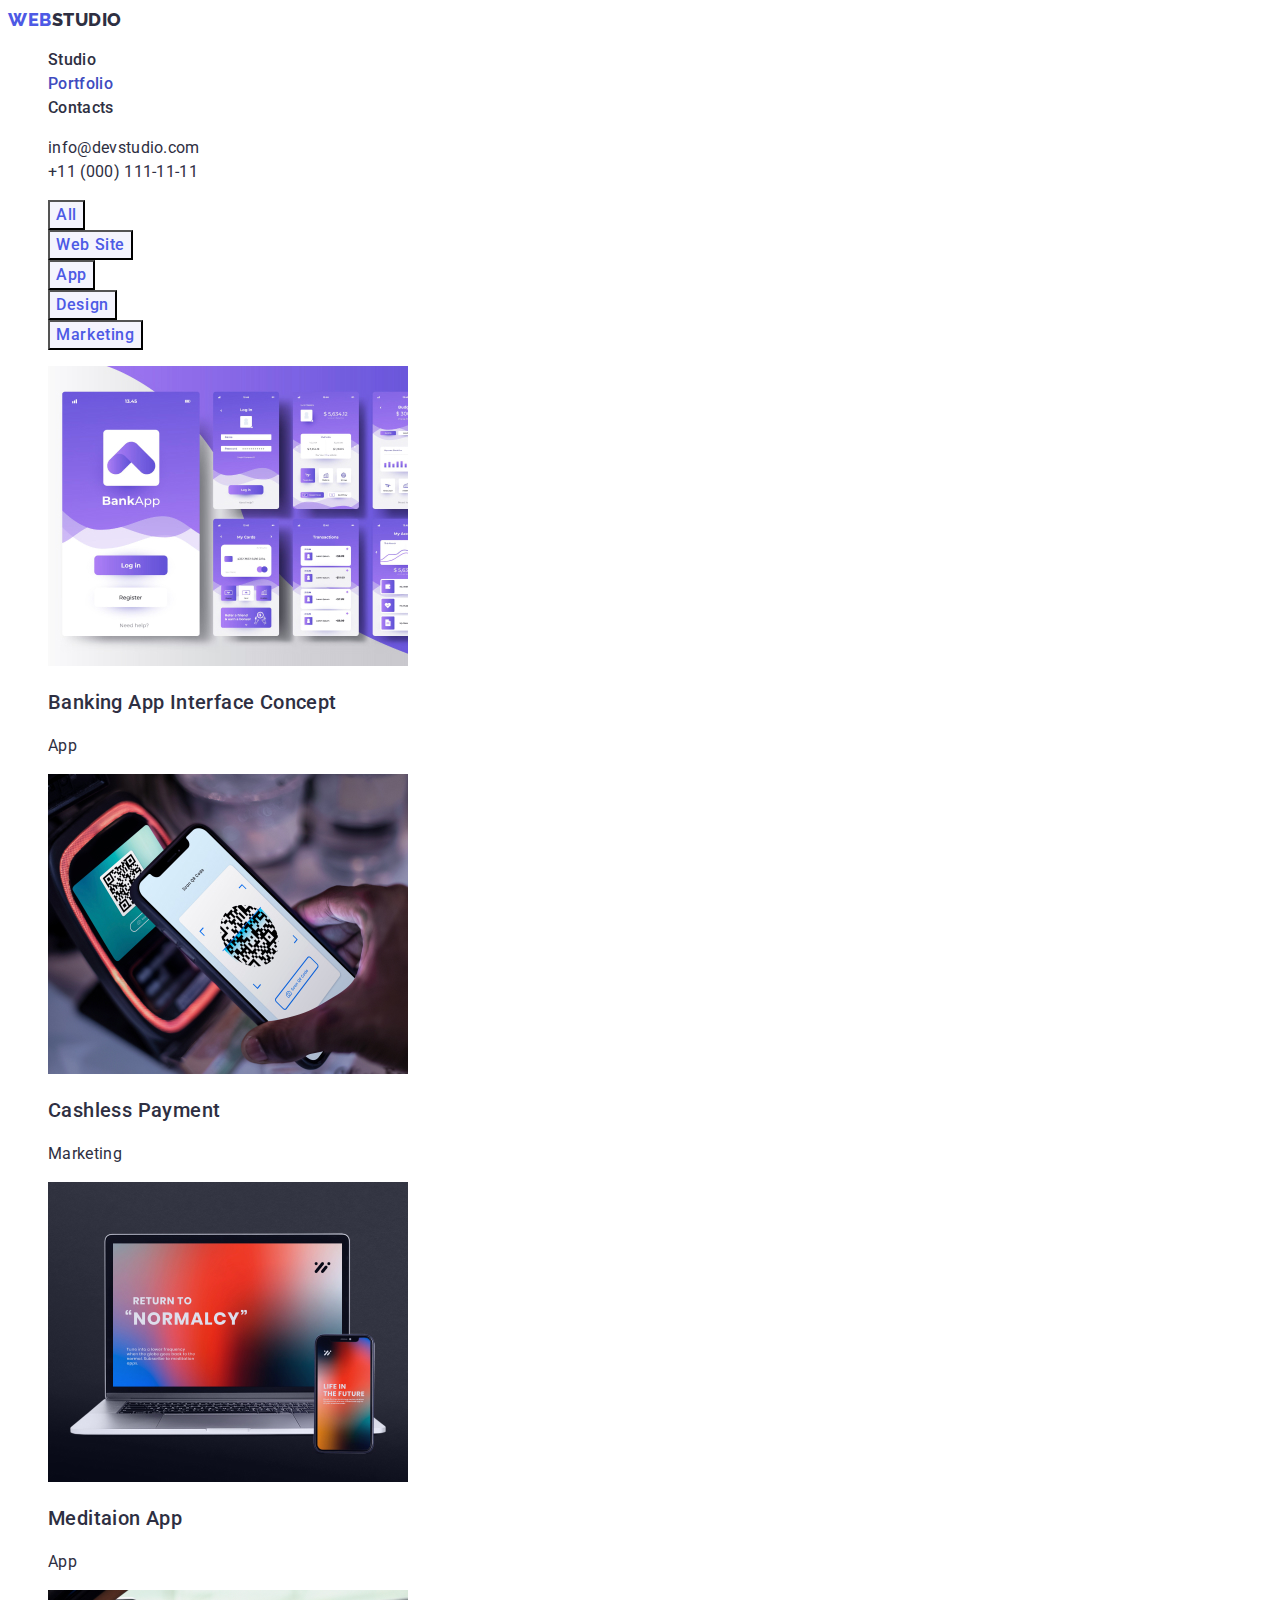
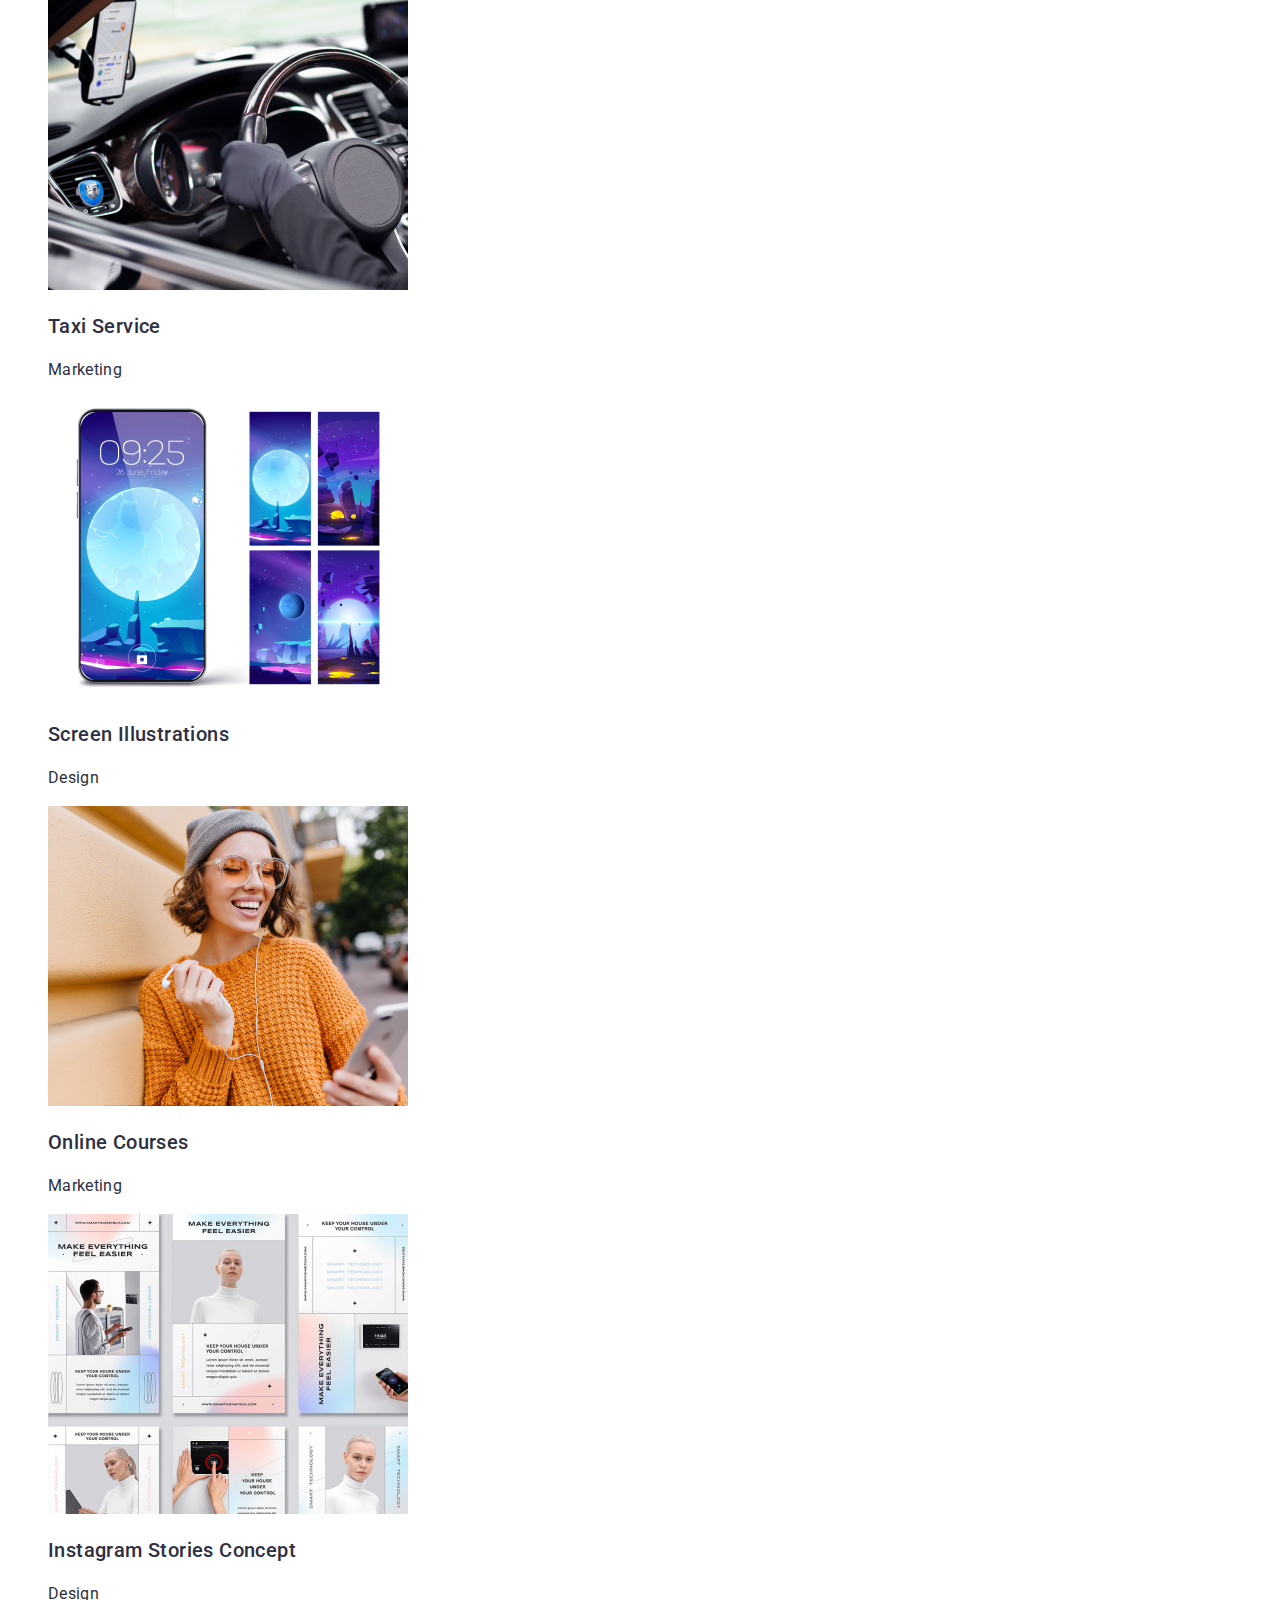
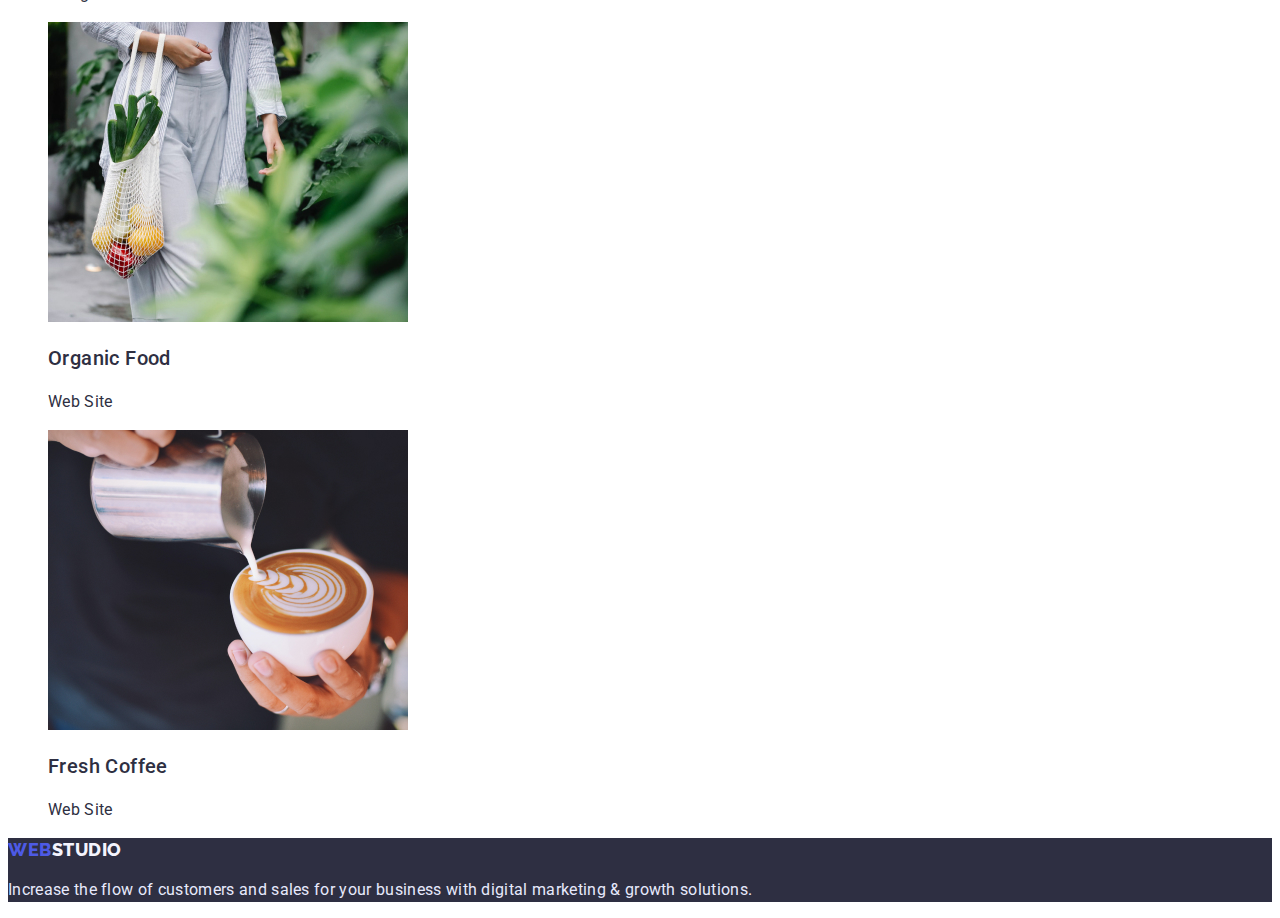
==== portfolio.html @ f37d2e29 "Initial commit" ====
<!DOCTYPE html>
<html lang="en">
  <head>
    <meta charset="UTF-8" />
    <meta http-equiv="X-UA-Compatible" content="IE=edge" />
    <meta name="viewport" content="width=device-width, initial-scale=1.0" />
    <title>Document</title>
    <link rel="stylesheet" href="./css/styles.css" />
    <link rel="preconnect" href="https://fonts.googleapis.com" />
    <link rel="preconnect" href="https://fonts.gstatic.com" crossorigin />
    <link
      href="https://fonts.googleapis.com/css2?family=Montserrat:wght@400;700&family=Raleway:wght@800&family=Roboto:wght@400;500;700&display=swap"
      rel="stylesheet"
    />
  </head>
  <body>
    <!-- Header -->
    <header>
      <nav>
        <a href="./index.html" class="logo"
          >Web<span class="accent">Studio</span>
        </a>
        <ul class="site-nav">
          <li>
            <a href="" class="link">Studio</a>
          </li>
          <li>
            <a href="./portfolio.html" class="link current">Portfolio</a>
          </li>
          <li>
            <a href="" class="link">Contacts</a>
          </li>
        </ul>
      </nav>

      <address>
        <ul class="auth-nav">
          <li>
            <a href="mailto:info@devstudio.com" class="link-adress"
              >info@devstudio.com</a
            >
          </li>
          <li>
            <a href="tel:+110001111111" class="link-adress"
              >+11 (000) 111-11-11</a
            >
          </li>
        </ul>
      </address>
    </header>
  </body>

  <main>
    <!-- Filtrs-->
    <section>
      <h1 class="visually-hidden">Filtrs</h1>
      <ul class="filtrs">
        <li>
          <button type="button" class="button-header">All</button>
        </li>
        <li><button type="button" class="button-header">Web Site</button></li>
        <li><button type="button" class="button-header">App</button></li>
        <li><button type="button" class="button-header">Design</button></li>
        <li><button type="button" class="button-header">Marketing</button></li>
      </ul>
      <h2 class="visually-hidden">List</h2>
      <ul>
        <li>
          <img
            src="./images/img11.jpg"
            alt="Banking App Interface Concept"
            width="360"
          />
          <h3 class="team-title">Banking App Interface Concept</h3>
          <p class="team-text">App</p>
        </li>
        <li>
          <img src="./images/img22.jpg" alt="Cashless Payment" width="360" />
          <h3 class="team-title">Cashless Payment</h3>
          <p class="team-text">Marketing</p>
        </li>
        <li>
          <img src="./images/img33.jpg" alt="Meditaion App" width="360" />
          <h3 class="team-title">Meditaion App</h3>
          <p class="team-text">App</p>
        </li>
        <li>
          <img src="./images/img44.jpg" alt="Taxi Service" width="360" />
          <h3 class="team-title">Taxi Service</h3>
          <p class="team-text">Marketing</p>
        </li>
        <li>
          <img
            src="./images/img55.jpg"
            alt="Screen Illustrations"
            width="360"
          />
          <h3 class="team-title">Screen Illustrations</h3>
          <p class="team-text">Design</p>
        </li>
        <li>
          <img src="./images/img66.jpg" alt="Online Courses" width="360" />
          <h3 class="team-title">Online Courses</h3>
          <p class="team-text">Marketing</p>
        </li>
        <li>
          <img
            src="./images/img77.jpg"
            alt="Instagram Stories Concept"
            width="360"
          />
          <h3 class="team-title">Instagram Stories Concept</h3>
          <p class="team-text">Design</p>
        </li>
        <li>
          <img src="./images/img88.jpg" alt="Organic Food" width="360" />
          <h3 class="team-title">Organic Food</h3>
          <p class="team-text">Web Site</p>
        </li>
        <li>
          <img src="./images/img99.jpg" alt="Fresh Coffee" width="360" />
          <h3 class="team-title">Fresh Coffee</h3>
          <p class="team-text">Web Site</p>
        </li>
      </ul>
    </section>
  </main>
  <footer class="footer">
    <a href="./index.html" class="logo"
      >Web<span class="accent-footer">Studio</span>
    </a>
    <p class="footer-text">
      Increase the flow of customers and sales for your business with digital
      marketing & growth solutions.
    </p>
  </footer>
</html>
---- css/styles.css ----
:root {
  --primary-text-color: #434455;
  --title-text-color: #2e2f42;
  --accent-color: #404bbf;
  --white-color: #ffffff;
  --blue-color-button: #4d5ae5;
  --white-color-with-shadow: #f4f4fd;
}

body {
  color: var(--title-text-color);
  background-color: var(--white-color);
  font-family: 'Roboto', sans-serif;
  letter-spacing: 0.02em;
}
ul {
  list-style: none;
}
.logo {
  font-family: Raleway;
  color: var(--blue-color-button);
  text-decoration: none;
  font-weight: 800;
  font-size: 18px;
  line-height: 24px;
  display: flex;
  align-items: center;
  letter-spacing: 0.03em;
  text-transform: uppercase;
}
.logo .accent {
  color: var(--title-text-color);
}

element.style {
  color: var(--accent-color);
}
/* Site nav */
.site-nav .link.current {
  color: var(--accent-color);
}
.site-nav .link {
  color: var(--title-text-color);
  font-weight: 500;
  font-size: 16px;
  line-height: 1.5;
  text-decoration: none;
}

.site-nav .link:hover,
.site-nav .link:focus {
  color: var(--accent-color);
}

/* auth-nav */
.auth-nav .link-adress {
  color: var(--title-text-color);
  font-family: 'Roboto';
  font-style: normal;
  font-weight: 400;
  font-size: 16px;
  line-height: 1.5;
  text-decoration: none;
}

.auth-nav .link-adress:hover,
.auth-nav .link-adress:focus {
  color: var(--accent-color);
}

/* Hero */

.hero {
  background-color: var(--title-text-color);
}

.hero-title {
  color: var(--white-color);
  font-weight: 700;
  font-size: 56px;
  line-height: 1.07;
  text-align: center;
  letter-spacing: 0.02em;
}

.button:hover,
.button:focus {
  background-color: var(--accent-color);
}

.button {
  color: var(--white-color);
  background-color: var(--blue-color-button);
  font-family: inherit;
  font-weight: 500;
  font-size: 16px;
  line-height: 1.5;
  letter-spacing: 0.02em;
  cursor: pointer;
}

/* Sections header*/
.visually-hidden {
  position: absolute;
  width: 1px;
  height: 1px;
  margin: -1px;
  border: 0;
  padding: 0;

  white-space: nowrap;
  clip-path: inset(100%);
  clip: rect(0 0 0 0);
  overflow: hidden;
}

/* Characteristics*/
.list-title {
  color: var(--title-text-color);
  font-weight: 500;
  font-size: 20px;
  line-height: 1.2;
  letter-spacing: 0.02em;
}

.list-text {
  color: var(--title-text-color);
  font-weight: 400;
  font-size: 16px;
  line-height: 1.5;
  letter-spacing: 0.02em;
}

/* Team */
.section-title {
  font-weight: 700;
  font-size: 36px;
  line-height: 1.11;
  text-align: center;
  letter-spacing: 0.02em;
  text-transform: capitalize;
  color: var(--title-text-color);
}

.section-color {
  background-color: var(--white-color-with-shadow);
}
.team-title {
  color: var(--title-text-color);
  font-weight: 500;
  font-size: 20px;
  line-height: 1.2;
  letter-spacing: 0.02em;
}

.team-text {
  color: var(--title-text-color);
  font-weight: 400;
  font-size: 16px;
  line-height: 1.5;
  letter-spacing: 0.02em;
}

.footer {
  background-color: var(--title-text-color);
}

.footer-text {
  color: #e7e9fc;
  font-weight: 400;
  font-size: 16px;
  line-height: 1.5;
}

/* Portfolio */
.button-header {
  font-weight: 500;
  font-size: 16px;
  line-height: 1.5;
  display: flex;
  align-items: center;
  text-align: center;
  letter-spacing: 0.04em;
  color: var(--blue-color-button);
  cursor: pointer;
  font-family: inherit;
  background-color: var(--white-color-with-shadow);
}

.button-header:hover,
.button-header:focus {
  color: var(--white-color);
  background-color: #404bbf;
}
.filtrs .button-header:active {
  color: var(--white-color);
  background: var(--accent-color);
}

.logo .accent-footer {
  color: var(--white-color-with-shadow);
}
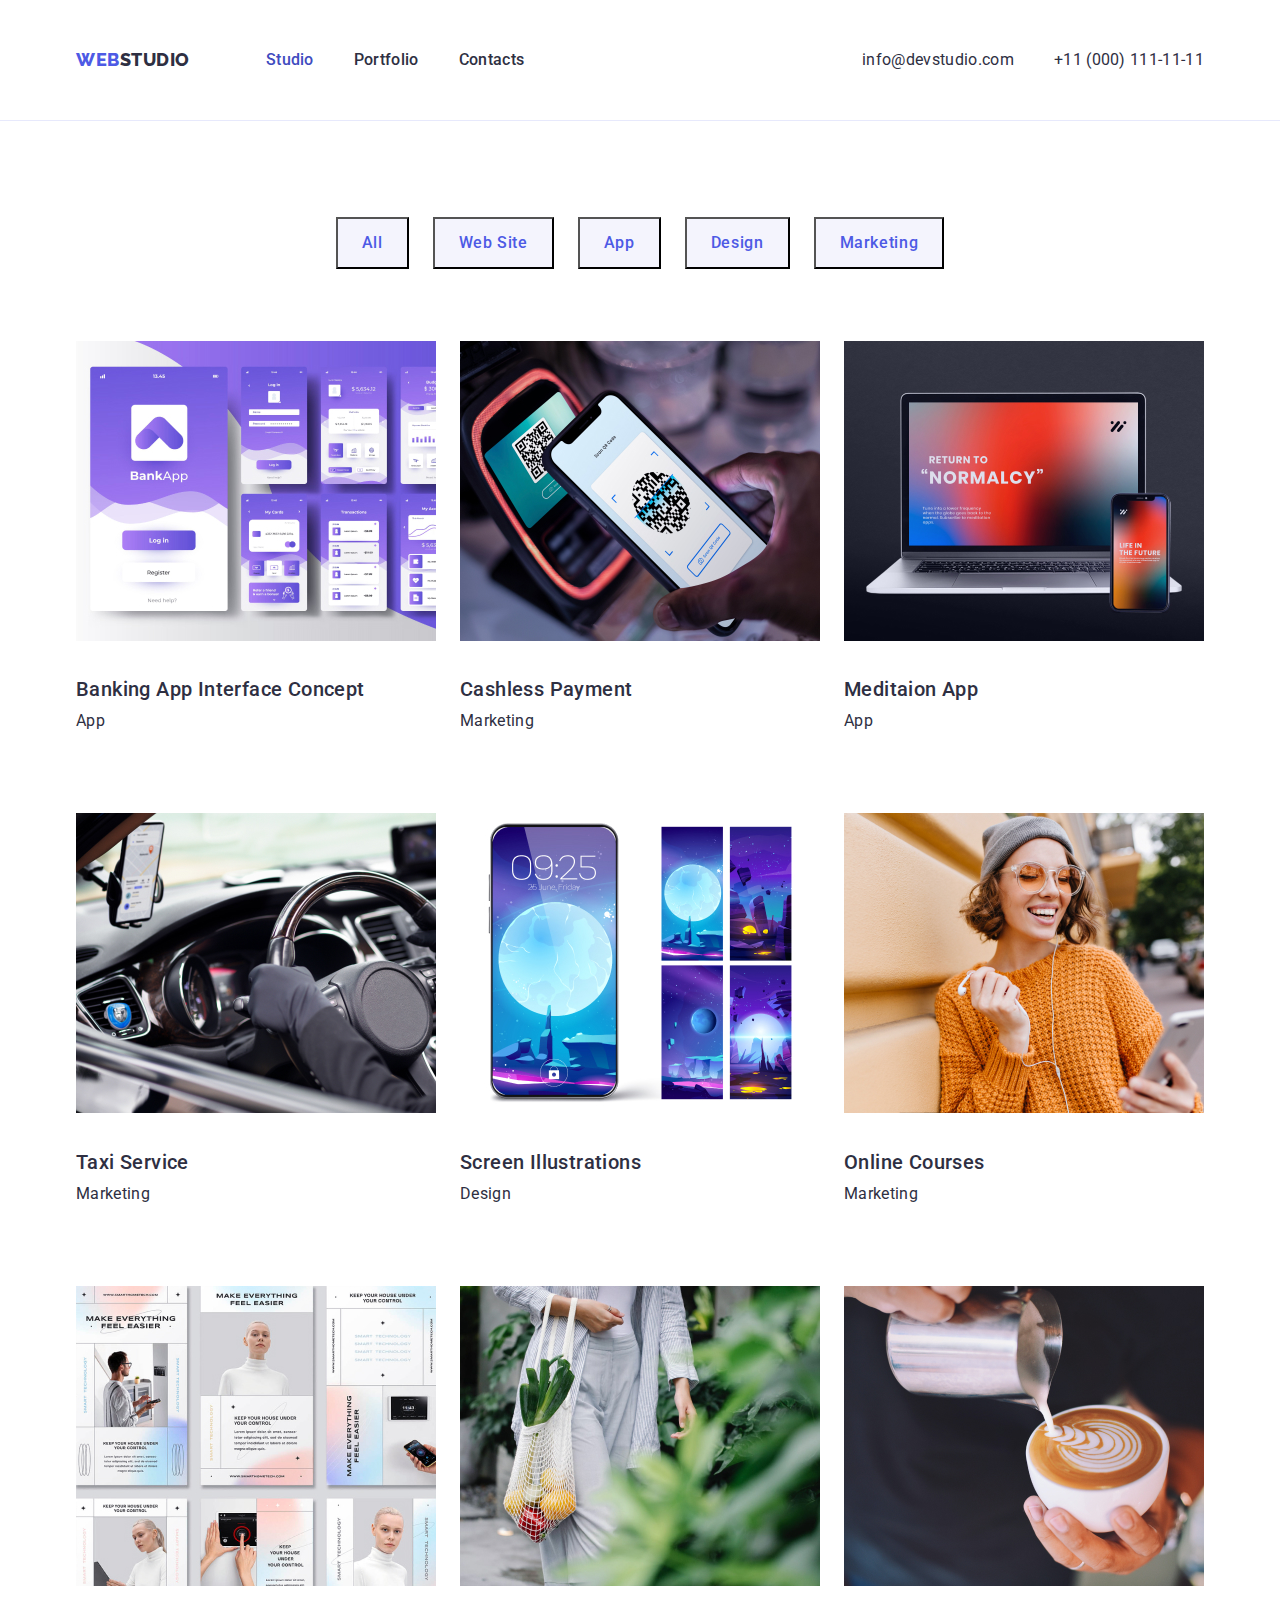
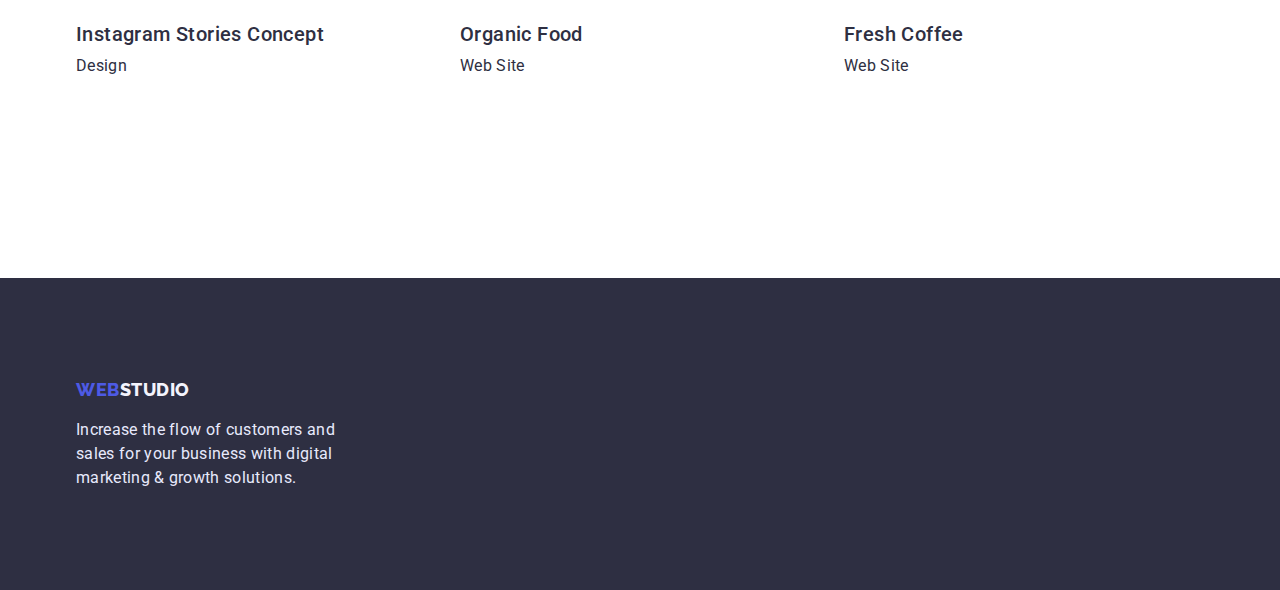
==== commit d453ace1: "first-work" ====
--- a/portfolio.html
+++ b/portfolio.html
@@ -5,6 +5,10 @@
     <meta http-equiv="X-UA-Compatible" content="IE=edge" />
     <meta name="viewport" content="width=device-width, initial-scale=1.0" />
     <title>Document</title>
+    <link
+      rel="stylesheet"
+      href="https://cdnjs.cloudflare.com/ajax/libs/modern-normalize/1.0.0/modern-normalize.min.css"
+    />
     <link rel="stylesheet" href="./css/styles.css" />
     <link rel="preconnect" href="https://fonts.googleapis.com" />
     <link rel="preconnect" href="https://fonts.gstatic.com" crossorigin />
@@ -15,123 +19,183 @@
   </head>
   <body>
     <!-- Header -->
-    <header>
-      <nav>
-        <a href="./index.html" class="logo"
-          >Web<span class="accent">Studio</span>
-        </a>
-        <ul class="site-nav">
-          <li>
-            <a href="" class="link">Studio</a>
-          </li>
-          <li>
-            <a href="./portfolio.html" class="link current">Portfolio</a>
-          </li>
-          <li>
-            <a href="" class="link">Contacts</a>
-          </li>
-        </ul>
-      </nav>
-
-      <address>
-        <ul class="auth-nav">
-          <li>
-            <a href="mailto:info@devstudio.com" class="link-adress"
-              >info@devstudio.com</a
-            >
-          </li>
-          <li>
-            <a href="tel:+110001111111" class="link-adress"
-              >+11 (000) 111-11-11</a
-            >
-          </li>
-        </ul>
-      </address>
+    <header class="header">
+      <div class="container main-nav">
+        <nav class="header-nav">
+          <a href="./index.html" class="logo"
+            >Web<span class="accent">Studio</span>
+          </a>
+          <ul class="site-nav">
+            <li class="item">
+              <a href="" class="link current">Studio</a>
+            </li>
+            <li class="item">
+              <a href="./portfolio.html" class="link">Portfolio</a>
+            </li>
+            <li class="item">
+              <a href="" class="link">Contacts</a>
+            </li>
+          </ul>
+        </nav>
+
+        <address>
+          <ul class="auth-nav">
+            <li class="item">
+              <a href="mailto:info@devstudio.com" class="link-adress"
+                >info@devstudio.com</a
+              >
+            </li>
+            <li class="item">
+              <a href="tel:+110001111111" class="link-adress no-margin"
+                >+11 (000) 111-11-11</a
+              >
+            </li>
+          </ul>
+        </address>
+      </div>
     </header>
   </body>
 
   <main>
     <!-- Filtrs-->
-    <section>
-      <h1 class="visually-hidden">Filtrs</h1>
-      <ul class="filtrs">
-        <li>
-          <button type="button" class="button-header">All</button>
-        </li>
-        <li><button type="button" class="button-header">Web Site</button></li>
-        <li><button type="button" class="button-header">App</button></li>
-        <li><button type="button" class="button-header">Design</button></li>
-        <li><button type="button" class="button-header">Marketing</button></li>
-      </ul>
-      <h2 class="visually-hidden">List</h2>
-      <ul>
-        <li>
-          <img
-            src="./images/img11.jpg"
-            alt="Banking App Interface Concept"
-            width="360"
-          />
-          <h3 class="team-title">Banking App Interface Concept</h3>
-          <p class="team-text">App</p>
-        </li>
-        <li>
-          <img src="./images/img22.jpg" alt="Cashless Payment" width="360" />
-          <h3 class="team-title">Cashless Payment</h3>
-          <p class="team-text">Marketing</p>
-        </li>
-        <li>
-          <img src="./images/img33.jpg" alt="Meditaion App" width="360" />
-          <h3 class="team-title">Meditaion App</h3>
-          <p class="team-text">App</p>
-        </li>
-        <li>
-          <img src="./images/img44.jpg" alt="Taxi Service" width="360" />
-          <h3 class="team-title">Taxi Service</h3>
-          <p class="team-text">Marketing</p>
-        </li>
-        <li>
-          <img
-            src="./images/img55.jpg"
-            alt="Screen Illustrations"
-            width="360"
-          />
-          <h3 class="team-title">Screen Illustrations</h3>
-          <p class="team-text">Design</p>
-        </li>
-        <li>
-          <img src="./images/img66.jpg" alt="Online Courses" width="360" />
-          <h3 class="team-title">Online Courses</h3>
-          <p class="team-text">Marketing</p>
-        </li>
-        <li>
-          <img
-            src="./images/img77.jpg"
-            alt="Instagram Stories Concept"
-            width="360"
-          />
-          <h3 class="team-title">Instagram Stories Concept</h3>
-          <p class="team-text">Design</p>
-        </li>
-        <li>
-          <img src="./images/img88.jpg" alt="Organic Food" width="360" />
-          <h3 class="team-title">Organic Food</h3>
-          <p class="team-text">Web Site</p>
-        </li>
-        <li>
-          <img src="./images/img99.jpg" alt="Fresh Coffee" width="360" />
-          <h3 class="team-title">Fresh Coffee</h3>
-          <p class="team-text">Web Site</p>
-        </li>
-      </ul>
+    <section class="section-secondary">
+      <div class="container container-button">
+        <h1 class="visually-hidden">Filtrs</h1>
+        <ul class="filtrs">
+          <li class="filtrs-item">
+            <button type="button" class="button-header">All</button>
+          </li>
+          <li class="filtrs-item">
+            <button type="button" class="button-header">Web Site</button>
+          </li>
+          <li class="filtrs-item">
+            <button type="button" class="button-header">App</button>
+          </li>
+          <li class="filtrs-item">
+            <button type="button" class="button-header">Design</button>
+          </li>
+          <li class="filtrs-item">
+            <button type="button" class="button-header">Marketing</button>
+          </li>
+        </ul>
+      </div>
+
+      <div class="container">
+        <h2 class="visually-hidden">List</h2>
+        <ul class="container-list">
+          <div class="container-list-div">
+            <li>
+              <img
+                src="./images/img11.jpg"
+                alt="Banking App Interface Concept"
+                width="360"
+              />
+              <div class="div-header-paragraf">
+                <h3 class="team-title">Banking App Interface Concept</h3>
+                <p class="team-text">App</p>
+              </div>
+            </li>
+          </div>
+          <div class="container-list-div">
+            <li>
+              <img
+                src="./images/img22.jpg"
+                alt="Cashless Payment"
+                width="360"
+              />
+              <div class="div-header-paragraf">
+                <h3 class="team-title">Cashless Payment</h3>
+                <p class="team-text">Marketing</p>
+              </div>
+            </li>
+          </div>
+          <div class="container-list-div">
+            <li>
+              <img src="./images/img33.jpg" alt="Meditaion App" width="360" />
+
+              <div class="div-header-paragraf">
+                <h3 class="team-title">Meditaion App</h3>
+                <p class="team-text">App</p>
+              </div>
+            </li>
+          </div>
+          <div class="container-list-div">
+            <li>
+              <img src="./images/img44.jpg" alt="Taxi Service" width="360" />
+
+              <div class="div-header-paragraf">
+                <h3 class="team-title">Taxi Service</h3>
+                <p class="team-text">Marketing</p>
+              </div>
+            </li>
+          </div>
+          <div class="container-list-div">
+            <li>
+              <img
+                src="./images/img55.jpg"
+                alt="Screen Illustrations"
+                width="360"
+              />
+
+              <div class="div-header-paragraf">
+                <h3 class="team-title">Screen Illustrations</h3>
+                <p class="team-text">Design</p>
+              </div>
+            </li>
+          </div>
+          <div class="container-list-div">
+            <li>
+              <img src="./images/img66.jpg" alt="Online Courses" width="360" />
+              <div class="div-header-paragraf">
+                <h3 class="team-title">Online Courses</h3>
+                <p class="team-text">Marketing</p>
+              </div>
+            </li>
+          </div>
+          <div class="container-list-div">
+            <li>
+              <img
+                src="./images/img77.jpg"
+                alt="Instagram Stories Concept"
+                width="360"
+              />
+              <div class="div-header-paragraf">
+                <h3 class="team-title">Instagram Stories Concept</h3>
+                <p class="team-text">Design</p>
+              </div>
+            </li>
+          </div>
+          <div class="container-list-div">
+            <li>
+              <img src="./images/img88.jpg" alt="Organic Food" width="360" />
+              <div class="div-header-paragraf">
+                <h3 class="team-title">Organic Food</h3>
+                <p class="team-text">Web Site</p>
+              </div>
+            </li>
+          </div>
+          <div class="container-list-div">
+            <li>
+              <img src="./images/img99.jpg" alt="Fresh Coffee" width="360" />
+              <div class="div-header-paragraf">
+                <h3 class="team-title">Fresh Coffee</h3>
+                <p class="team-text">Web Site</p>
+              </div>
+            </li>
+          </div>
+        </ul>
+      </div>
     </section>
   </main>
   <footer class="footer">
-    <a href="./index.html" class="logo"
-      >Web<span class="accent-footer">Studio</span>
-    </a>
-    <p class="footer-text">
-      Increase the flow of customers and sales for your business with digital
-      marketing & growth solutions.
-    </p>
+    <div class="container">
+      <a href="./index.html" class="logo logo-footer"
+        >Web<span class="accent-footer">Studio</span>
+      </a>
+      <p class="footer-text">
+        Increase the flow of customers and sales for your business with digital
+        marketing & growth solutions.
+      </p>
+    </div>
   </footer>
 </html>
--- a/css/styles.css
+++ b/css/styles.css
@@ -13,9 +13,29 @@
   font-family: 'Roboto', sans-serif;
   letter-spacing: 0.02em;
 }
+
+.header {
+  border-bottom: 1px solid #e7e9fc;
+  padding-top: 24px;
+  padding-bottom: 24px;
+}
+
 ul {
   list-style: none;
-}
+  padding: 0;
+  margin: 0;
+}
+
+.section {
+  padding-top: 120px;
+  padding-bottom: 120px;
+}
+
+.section.no-padding {
+  padding-top: 0;
+  padding-bottom: 0;
+}
+
 .logo {
   font-family: Raleway;
   color: var(--blue-color-button);
@@ -32,19 +52,31 @@
   color: var(--title-text-color);
 }
 
-element.style {
+. element.style {
   color: var(--accent-color);
 }
 /* Site nav */
+
+.site-nav {
+  display: flex;
+  margin-left: 76px;
+}
+.site-nav .item:not(:last-child) {
+  margin-right: 40px;
+}
+
 .site-nav .link.current {
   color: var(--accent-color);
 }
 .site-nav .link {
+  display: block;
   color: var(--title-text-color);
   font-weight: 500;
   font-size: 16px;
   line-height: 1.5;
   text-decoration: none;
+  padding-top: 24px;
+  padding-bottom: 24px;
 }
 
 .site-nav .link:hover,
@@ -53,6 +85,16 @@
 }
 
 /* auth-nav */
+
+.auth-nav {
+  display: flex;
+  margin-left: auto;
+}
+
+.auth-nav .item:not(:last-child) {
+  margin-right: 40px;
+}
+
 .auth-nav .link-adress {
   color: var(--title-text-color);
   font-family: 'Roboto';
@@ -68,10 +110,21 @@
   color: var(--accent-color);
 }
 
+.main-nav {
+  display: flex;
+  align-items: center;
+}
+
+.header-nav {
+  display: flex;
+  margin-right: auto;
+}
+
 /* Hero */
 
 .hero {
   background-color: var(--title-text-color);
+  text-align: center;
 }
 
 .hero-title {
@@ -81,6 +134,8 @@
   line-height: 1.07;
   text-align: center;
   letter-spacing: 0.02em;
+  margin-top: 0;
+  margin-bottom: 48px;
 }
 
 .button:hover,
@@ -97,6 +152,10 @@
   line-height: 1.5;
   letter-spacing: 0.02em;
   cursor: pointer;
+  border-radius: 4px;
+  padding: 16px 32px;
+  display: inline-block;
+  min-width: 169px;
 }
 
 /* Sections header*/
@@ -115,7 +174,19 @@
 }
 
 /* Characteristics*/
+
+.list {
+  display: flex;
+}
+
+.list .list-item:not(:last-child) {
+  margin-right: 24px;
+}
+
 .list-title {
+  margin-top: 0;
+  margin-bottom: 8px;
+
   color: var(--title-text-color);
   font-weight: 500;
   font-size: 20px;
@@ -128,11 +199,56 @@
   font-weight: 400;
   font-size: 16px;
   line-height: 1.5;
-  letter-spacing: 0.02em;
+  letter-spacing: 0 * +0.02em;
+}
+.list .list-title {
+  margin-top: 0;
+  margin-bottom: 8px;
+}
+
+.list .list-text {
+  margin-top: 0;
+  margin-bottom: 120px;
+}
+
+h1,
+h2,
+h3,
+h4,
+h5,
+h6,
+p {
+  margin-top: 0;
+  margin-bottom: 0;
+}
+
+/* What are we doing */
+
+.container-work {
+  display: flex;
+  flex-wrap: wrap;
+  justify-content: space-between;
+}
+
+.flex-element {
+  width: 360px;
 }
 
 /* Team */
+
+.container-team {
+  display: flex;
+  flex-wrap: wrap;
+  justify-content: space-between;
+}
+
+.flex-element-team {
+  width: 264px;
+}
+
 .section-title {
+  margin-top: 0;
+  margin-bottom: 72px;
   font-weight: 700;
   font-size: 36px;
   line-height: 1.11;
@@ -146,6 +262,8 @@
   background-color: var(--white-color-with-shadow);
 }
 .team-title {
+  padding-bottom: 8px;
+
   color: var(--title-text-color);
   font-weight: 500;
   font-size: 20px;
@@ -161,8 +279,18 @@
   letter-spacing: 0.02em;
 }
 
+.container {
+  max-width: 1158px;
+  padding: 0 15px;
+  margin: 0 auto;
+}
+
+/* _________FOOTER___________ */
+
 .footer {
   background-color: var(--title-text-color);
+  padding-top: 100px;
+  padding-bottom: 100px;
 }
 
 .footer-text {
@@ -170,10 +298,27 @@
   font-weight: 400;
   font-size: 16px;
   line-height: 1.5;
+  width: 264px;
 }
 
 /* Portfolio */
+
+.container-list {
+  display: flex;
+  flex-wrap: wrap;
+  justify-content: space-between;
+}
+.container-list-div {
+  width: 360px;
+}
+
+.section-secondary {
+  padding-top: 96px;
+  padding-bottom: 120px;
+}
+
 .button-header {
+  padding: 12px 24px;
   font-weight: 500;
   font-size: 16px;
   line-height: 1.5;
@@ -192,6 +337,28 @@
   color: var(--white-color);
   background-color: #404bbf;
 }
+
+/* Filtrs */
+
+.filtrs {
+  display: flex;
+  justify-content: center;
+}
+
+.filtrs .filtrs-item:not(:last-child) {
+  margin-right: 24px;
+}
+
+.container-list-div {
+  margin-bottom: 48px;
+}
+
+.div-header-paragraf {
+  padding-top: 32px;
+  padding-bottom: 32px;
+  align-content: center;
+}
+
 .filtrs .button-header:active {
   color: var(--white-color);
   background: var(--accent-color);
@@ -200,3 +367,10 @@
 .logo .accent-footer {
   color: var(--white-color-with-shadow);
 }
+.container-button {
+  padding-bottom: 72px;
+}
+
+.logo-footer {
+  padding-bottom: 16px;
+}
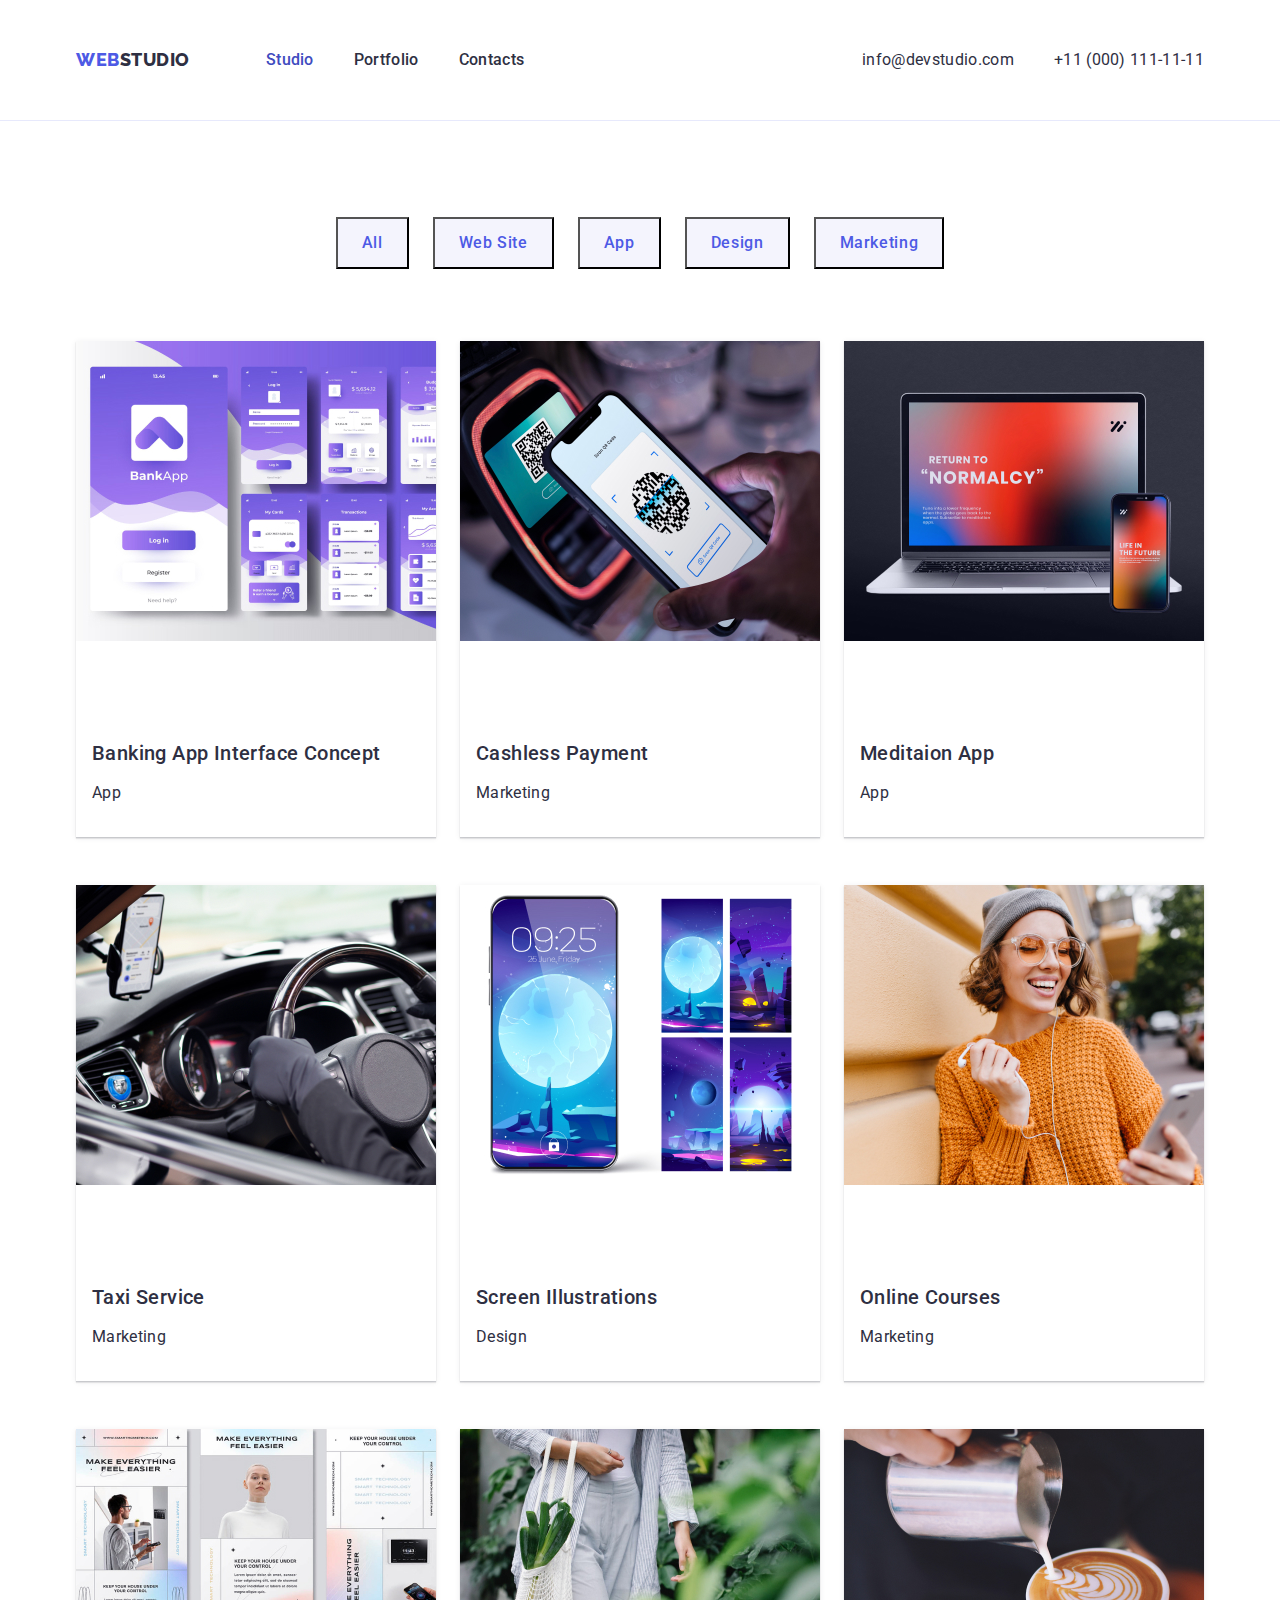
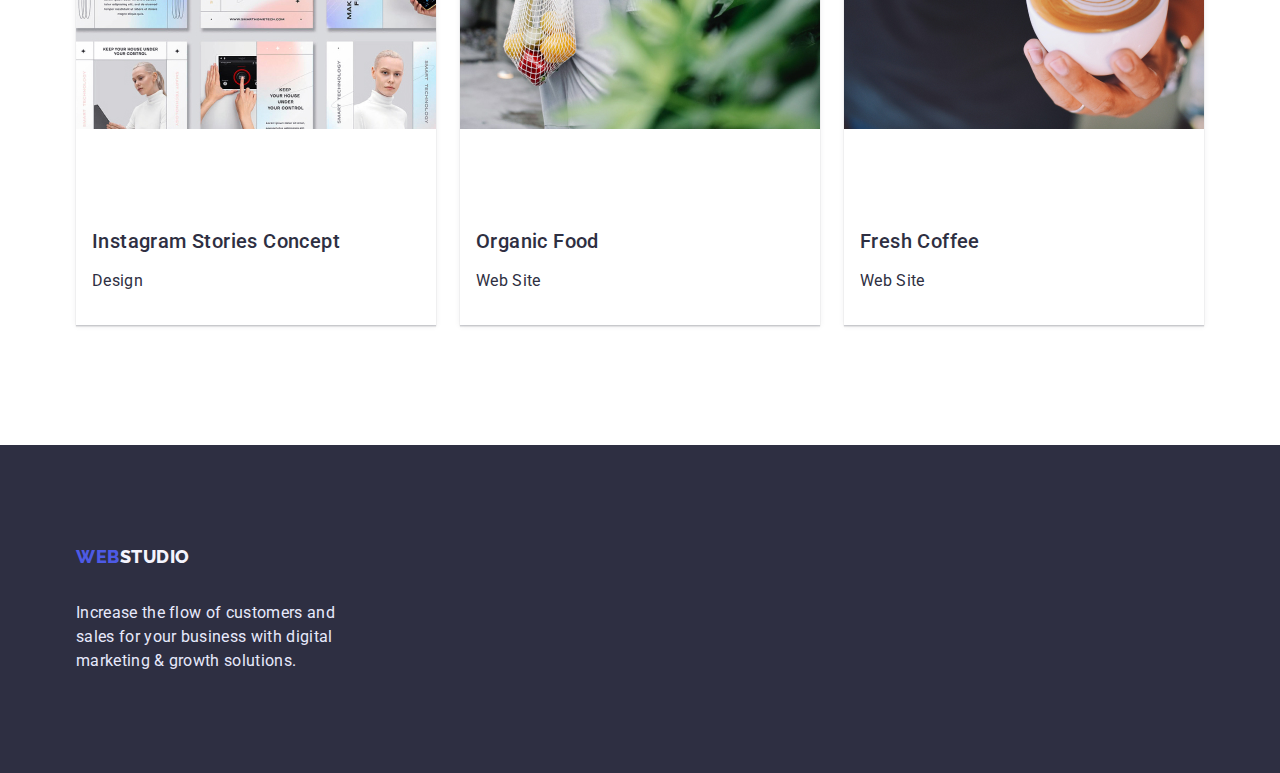
==== commit 18746d92: "after test changes" ====
--- a/portfolio.html
+++ b/portfolio.html
@@ -80,113 +80,144 @@
         </ul>
       </div>
 
+      <!-- Cards Filtrs List -->
+
       <div class="container">
         <h2 class="visually-hidden">List</h2>
         <ul class="container-list">
-          <div class="container-list-div">
-            <li>
-              <img
-                src="./images/img11.jpg"
-                alt="Banking App Interface Concept"
-                width="360"
-              />
+          <li class="cards-list">
+            <article class="filtrs-li">
+              <div class="container-list-div">
+                <img
+                  src="./images/img11.jpg"
+                  alt="Banking App Interface Concept"
+                  width="360"
+                />
+              </div>
+
               <div class="div-header-paragraf">
                 <h3 class="team-title">Banking App Interface Concept</h3>
                 <p class="team-text">App</p>
               </div>
-            </li>
-          </div>
-          <div class="container-list-div">
-            <li>
-              <img
-                src="./images/img22.jpg"
-                alt="Cashless Payment"
-                width="360"
-              />
+            </article>
+          </li>
+
+          <li class="cards-list">
+            <article class="filtrs-li">
+              <div class="container-list-div">
+                <img
+                  src="./images/img22.jpg"
+                  alt="Cashless Payment"
+                  width="360"
+                />
+              </div>
               <div class="div-header-paragraf">
                 <h3 class="team-title">Cashless Payment</h3>
                 <p class="team-text">Marketing</p>
               </div>
-            </li>
-          </div>
-          <div class="container-list-div">
-            <li>
-              <img src="./images/img33.jpg" alt="Meditaion App" width="360" />
-
+            </article>
+          </li>
+
+          <li class="cards-list">
+            <article class="filtrs-li">
+              <div class="container-list-div">
+                <img src="./images/img33.jpg" alt="Meditaion App" width="360" />
+              </div>
               <div class="div-header-paragraf">
                 <h3 class="team-title">Meditaion App</h3>
                 <p class="team-text">App</p>
               </div>
-            </li>
-          </div>
-          <div class="container-list-div">
-            <li>
-              <img src="./images/img44.jpg" alt="Taxi Service" width="360" />
-
+            </article>
+          </li>
+
+          <li class="cards-list">
+            <article class="filtrs-li">
+              <div class="container-list-div">
+                <img src="./images/img44.jpg" alt="Taxi Service" width="360" />
+              </div>
               <div class="div-header-paragraf">
                 <h3 class="team-title">Taxi Service</h3>
                 <p class="team-text">Marketing</p>
               </div>
-            </li>
-          </div>
-          <div class="container-list-div">
-            <li>
-              <img
-                src="./images/img55.jpg"
-                alt="Screen Illustrations"
-                width="360"
-              />
-
+            </article>
+          </li>
+
+          <li class="cards-list">
+            <article class="filtrs-li">
+              <div class="container-list-div">
+                <img
+                  src="./images/img55.jpg"
+                  alt="Screen Illustrations"
+                  width="360"
+                />
+              </div>
               <div class="div-header-paragraf">
                 <h3 class="team-title">Screen Illustrations</h3>
                 <p class="team-text">Design</p>
               </div>
-            </li>
-          </div>
-          <div class="container-list-div">
-            <li>
-              <img src="./images/img66.jpg" alt="Online Courses" width="360" />
+            </article>
+          </li>
+
+          <li class="cards-list">
+            <article class="filtrs-li">
+              <div class="container-list-div">
+                <img
+                  src="./images/img66.jpg"
+                  alt="Online Courses"
+                  width="360"
+                />
+              </div>
               <div class="div-header-paragraf">
                 <h3 class="team-title">Online Courses</h3>
                 <p class="team-text">Marketing</p>
               </div>
-            </li>
-          </div>
-          <div class="container-list-div">
-            <li>
-              <img
-                src="./images/img77.jpg"
-                alt="Instagram Stories Concept"
-                width="360"
-              />
+            </article>
+          </li>
+
+          <li class="cards-list">
+            <article class="filtrs-li">
+              <div class="container-list-div">
+                <img
+                  src="./images/img77.jpg"
+                  alt="Instagram Stories Concept"
+                  width="360"
+                />
+              </div>
               <div class="div-header-paragraf">
                 <h3 class="team-title">Instagram Stories Concept</h3>
                 <p class="team-text">Design</p>
               </div>
-            </li>
-          </div>
-          <div class="container-list-div">
-            <li>
-              <img src="./images/img88.jpg" alt="Organic Food" width="360" />
+            </article>
+          </li>
+
+          <li class="cards-list">
+            <article class="filtrs-li">
+              <div class="container-list-div">
+                <img src="./images/img88.jpg" alt="Organic Food" width="360" />
+              </div>
               <div class="div-header-paragraf">
                 <h3 class="team-title">Organic Food</h3>
                 <p class="team-text">Web Site</p>
               </div>
-            </li>
-          </div>
-          <div class="container-list-div">
-            <li>
-              <img src="./images/img99.jpg" alt="Fresh Coffee" width="360" />
+            </article>
+          </li>
+
+          <li class="cards-list">
+            <article class="filtrs-li">
+              <div class="container-list-div">
+                <img src="./images/img99.jpg" alt="Fresh Coffee" width="360" />
+              </div>
               <div class="div-header-paragraf">
                 <h3 class="team-title">Fresh Coffee</h3>
                 <p class="team-text">Web Site</p>
               </div>
-            </li>
-          </div>
+            </article>
+          </li>
         </ul>
       </div>
     </section>
   </main>
+
   <footer class="footer">
     <div class="container">
       <a href="./index.html" class="logo logo-footer"
--- a/css/styles.css
+++ b/css/styles.css
@@ -5,6 +5,8 @@
   --white-color: #ffffff;
   --blue-color-button: #4d5ae5;
   --white-color-with-shadow: #f4f4fd;
+  --card-shadow: 0px 1px 6px rgba(46, 47, 66, 0.08),
+    0px 1px 1px rgba(46, 47, 66, 0.16), 0px 2px 1px rgba(46, 47, 66, 0.08);
 }
 
 body {
@@ -26,6 +28,28 @@
   margin: 0;
 }
 
+.container {
+  max-width: 1158px;
+  padding: 0 15px;
+  margin: 0 auto;
+}
+
+h1,
+h2,
+h3,
+h4,
+h5,
+h6,
+p {
+  margin-bottom: 0;
+}
+
+img {
+  display: block;
+  max-width: 100%;
+  height: auto;
+}
+
 .section {
   padding-top: 120px;
   padding-bottom: 120px;
@@ -37,17 +61,19 @@
 }
 
 .logo {
+  font-size: 18px;
+  line-height: 24px;
+  display: flex;
+  align-items: center;
+
   font-family: Raleway;
   color: var(--blue-color-button);
   text-decoration: none;
   font-weight: 800;
-  font-size: 18px;
-  line-height: 24px;
-  display: flex;
-  align-items: center;
   letter-spacing: 0.03em;
   text-transform: uppercase;
 }
+
 .logo .accent {
   color: var(--title-text-color);
 }
@@ -70,13 +96,14 @@
 }
 .site-nav .link {
   display: block;
-  color: var(--title-text-color);
-  font-weight: 500;
-  font-size: 16px;
-  line-height: 1.5;
-  text-decoration: none;
   padding-top: 24px;
   padding-bottom: 24px;
+
+  color: var(--title-text-color);
+  font-weight: 500;
+  font-size: 16px;
+  line-height: 1.5;
+  text-decoration: none;
 }
 
 .site-nav .link:hover,
@@ -125,17 +152,20 @@
 .hero {
   background-color: var(--title-text-color);
   text-align: center;
+  padding: 188px 473px;
 }
 
 .hero-title {
+  margin-top: 0;
+  margin-bottom: 48px;
+  text-align: center;
+
   color: var(--white-color);
   font-weight: 700;
   font-size: 56px;
   line-height: 1.07;
-  text-align: center;
-  letter-spacing: 0.02em;
-  margin-top: 0;
-  margin-bottom: 48px;
+  letter-spacing: 0.02em;
+  width: 496px;
 }
 
 .button:hover,
@@ -144,6 +174,12 @@
 }
 
 .button {
+  min-width: 169px;
+  padding: 16px 32px;
+  display: inline-block;
+  border-radius: 4px;
+  border: none;
+
   color: var(--white-color);
   background-color: var(--blue-color-button);
   font-family: inherit;
@@ -151,11 +187,8 @@
   font-size: 16px;
   line-height: 1.5;
   letter-spacing: 0.02em;
+
   cursor: pointer;
-  border-radius: 4px;
-  padding: 16px 32px;
-  display: inline-block;
-  min-width: 169px;
 }
 
 /* Sections header*/
@@ -199,7 +232,7 @@
   font-weight: 400;
   font-size: 16px;
   line-height: 1.5;
-  letter-spacing: 0 * +0.02em;
+  letter-spacing: 0.02em;
 }
 .list .list-title {
   margin-top: 0;
@@ -208,51 +241,66 @@
 
 .list .list-text {
   margin-top: 0;
-  margin-bottom: 120px;
-}
-
-h1,
-h2,
-h3,
-h4,
-h5,
-h6,
-p {
-  margin-top: 0;
-  margin-bottom: 0;
 }
 
 /* What are we doing */
 
+.section-work {
+  padding-top: 0;
+}
+
 .container-work {
+  padding: 0;
+  margin: 0;
+
   display: flex;
   flex-wrap: wrap;
   justify-content: space-between;
-}
-
-.flex-element {
+  gap: 24px;
+}
+
+/* .flex-element {
   width: 360px;
-}
+} */
 
 /* Team */
 
 .container-team {
+  padding: 0;
+  margin: 0;
+
   display: flex;
   flex-wrap: wrap;
   justify-content: space-between;
 }
 
-.flex-element-team {
-  width: 264px;
+.container-team > .flex-el-team {
+  flex-basis: calc(100 / 4);
+}
+
+.card {
+  box-shadow: var(--card-shadow);
+  border-radius: 0px 0px 4px 4px;
+  overflow: hidden;
+}
+
+.card-content {
+  padding: 32px 16px;
+}
+
+.team-text {
+  margin-top: 8px;
 }
 
 .section-title {
   margin-top: 0;
   margin-bottom: 72px;
+
   font-weight: 700;
   font-size: 36px;
   line-height: 1.11;
   text-align: center;
+
   letter-spacing: 0.02em;
   text-transform: capitalize;
   color: var(--title-text-color);
@@ -279,42 +327,26 @@
   letter-spacing: 0.02em;
 }
 
-.container {
-  max-width: 1158px;
-  padding: 0 15px;
-  margin: 0 auto;
-}
-
-/* _________FOOTER___________ */
-
-.footer {
-  background-color: var(--title-text-color);
-  padding-top: 100px;
-  padding-bottom: 100px;
-}
-
-.footer-text {
-  color: #e7e9fc;
-  font-weight: 400;
-  font-size: 16px;
-  line-height: 1.5;
-  width: 264px;
-}
-
 /* Portfolio */
 
-.container-list {
-  display: flex;
-  flex-wrap: wrap;
-  justify-content: space-between;
-}
-.container-list-div {
-  width: 360px;
-}
+/*__________BUTTONS Filtrs___________- */
 
 .section-secondary {
   padding-top: 96px;
   padding-bottom: 120px;
+}
+
+.container-button {
+  padding-bottom: 72px;
+}
+
+.filtrs {
+  display: flex;
+  justify-content: center;
+}
+
+.filtrs .filtrs-item:not(:last-child) {
+  margin-right: 24px;
 }
 
 .button-header {
@@ -332,21 +364,40 @@
   background-color: var(--white-color-with-shadow);
 }
 
+.filtrs .button-header:active {
+  color: var(--white-color);
+  background: var(--accent-color);
+}
+
 .button-header:hover,
 .button-header:focus {
   color: var(--white-color);
   background-color: #404bbf;
 }
 
-/* Filtrs */
-
-.filtrs {
-  display: flex;
-  justify-content: center;
-}
-
-.filtrs .filtrs-item:not(:last-child) {
-  margin-right: 24px;
+/* _________________CARDS_________________ */
+
+.container-list {
+  padding: 0;
+  margin: 0;
+
+  display: flex;
+  flex-wrap: wrap;
+  justify-content: space-between;
+  margin-left: -24px;
+  margin-top: -48px;
+}
+
+.container-list > .cards-list {
+  flex-basis: calc(100 / 3-24px);
+  margin-left: 24px;
+  margin-top: 48px;
+}
+
+.filtrs-li {
+  box-shadow: var(--card-shadow);
+
+  overflow: hidden;
 }
 
 .container-list-div {
@@ -354,22 +405,34 @@
 }
 
 .div-header-paragraf {
-  padding-top: 32px;
-  padding-bottom: 32px;
-  align-content: center;
-}
-
-.filtrs .button-header:active {
-  color: var(--white-color);
-  background: var(--accent-color);
+  display: flex;
+  flex-direction: column;
+  padding: 32px 16px;
+}
+
+.team-text {
+  margin-top: 8px;
+}
+
+/* _________FOOTER___________ */
+
+.footer {
+  background-color: var(--title-text-color);
+  padding-top: 100px;
+  padding-bottom: 100px;
+}
+
+.footer-text {
+  color: #e7e9fc;
+  font-weight: 400;
+  font-size: 16px;
+  line-height: 1.5;
+  width: 264px;
 }
 
 .logo .accent-footer {
   color: var(--white-color-with-shadow);
 }
-.container-button {
-  padding-bottom: 72px;
-}
 
 .logo-footer {
   padding-bottom: 16px;
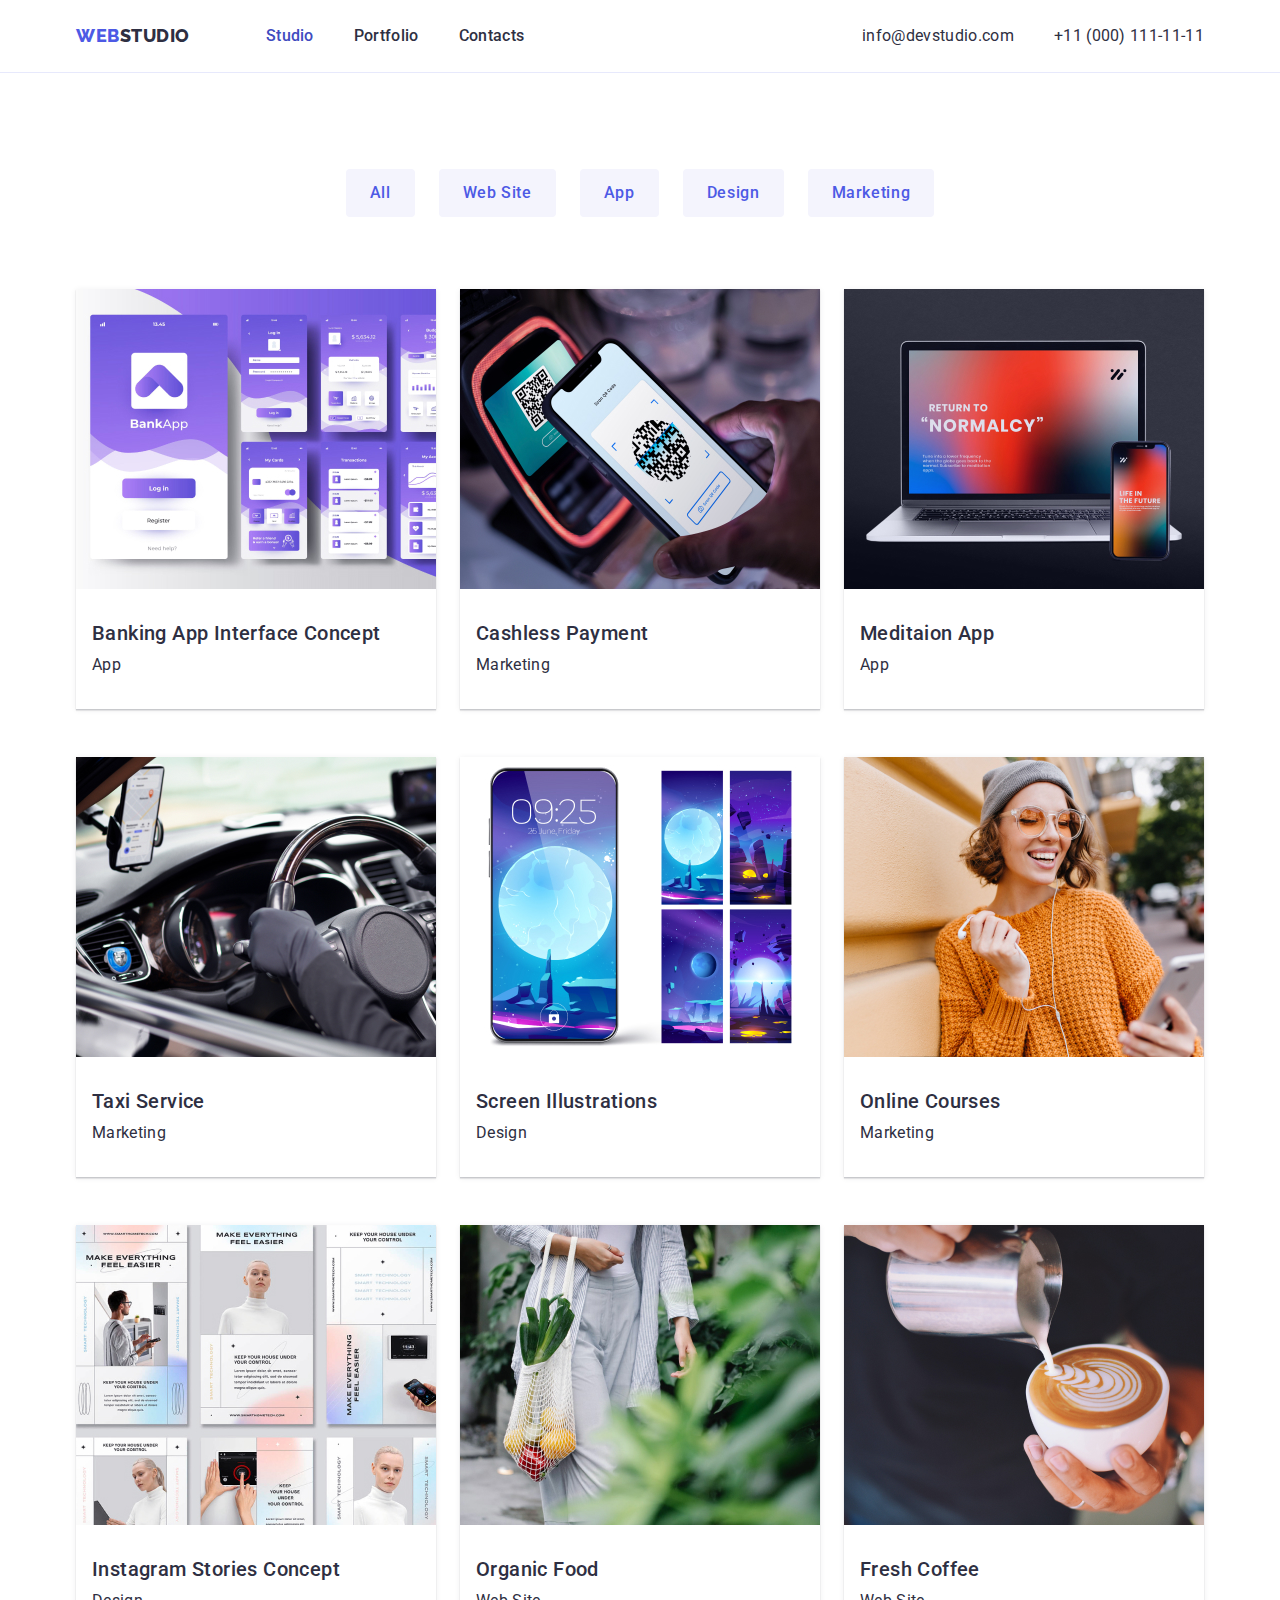
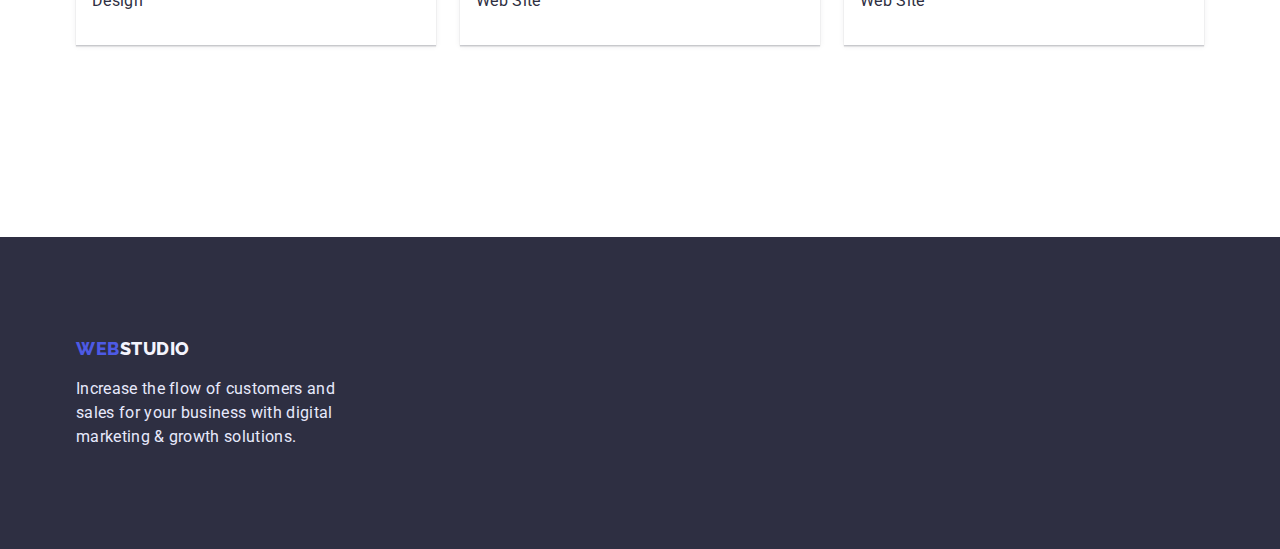
==== commit 6db485b6: "corrections" ====
--- a/portfolio.html
+++ b/portfolio.html
@@ -78,140 +78,117 @@
             <button type="button" class="button-header">Marketing</button>
           </li>
         </ul>
-      </div>
-
-      <!-- Cards Filtrs List -->
-
-      <div class="container">
         <h2 class="visually-hidden">List</h2>
         <ul class="container-list">
           <li class="cards-list">
-            <article class="filtrs-li">
-              <div class="container-list-div">
-                <img
-                  src="./images/img11.jpg"
-                  alt="Banking App Interface Concept"
-                  width="360"
-                />
-              </div>
-
-              <div class="div-header-paragraf">
-                <h3 class="team-title">Banking App Interface Concept</h3>
-                <p class="team-text">App</p>
-              </div>
-            </article>
-          </li>
-
-          <li class="cards-list">
-            <article class="filtrs-li">
-              <div class="container-list-div">
-                <img
-                  src="./images/img22.jpg"
-                  alt="Cashless Payment"
-                  width="360"
-                />
-              </div>
-              <div class="div-header-paragraf">
-                <h3 class="team-title">Cashless Payment</h3>
-                <p class="team-text">Marketing</p>
-              </div>
-            </article>
-          </li>
-
-          <li class="cards-list">
-            <article class="filtrs-li">
-              <div class="container-list-div">
-                <img src="./images/img33.jpg" alt="Meditaion App" width="360" />
-              </div>
-              <div class="div-header-paragraf">
-                <h3 class="team-title">Meditaion App</h3>
-                <p class="team-text">App</p>
-              </div>
-            </article>
-          </li>
-
-          <li class="cards-list">
-            <article class="filtrs-li">
-              <div class="container-list-div">
-                <img src="./images/img44.jpg" alt="Taxi Service" width="360" />
-              </div>
-              <div class="div-header-paragraf">
-                <h3 class="team-title">Taxi Service</h3>
-                <p class="team-text">Marketing</p>
-              </div>
-            </article>
-          </li>
-
-          <li class="cards-list">
-            <article class="filtrs-li">
-              <div class="container-list-div">
-                <img
-                  src="./images/img55.jpg"
-                  alt="Screen Illustrations"
-                  width="360"
-                />
-              </div>
-              <div class="div-header-paragraf">
-                <h3 class="team-title">Screen Illustrations</h3>
-                <p class="team-text">Design</p>
-              </div>
-            </article>
-          </li>
-
-          <li class="cards-list">
-            <article class="filtrs-li">
-              <div class="container-list-div">
-                <img
-                  src="./images/img66.jpg"
-                  alt="Online Courses"
-                  width="360"
-                />
-              </div>
-              <div class="div-header-paragraf">
-                <h3 class="team-title">Online Courses</h3>
-                <p class="team-text">Marketing</p>
-              </div>
-            </article>
-          </li>
-
-          <li class="cards-list">
-            <article class="filtrs-li">
-              <div class="container-list-div">
-                <img
-                  src="./images/img77.jpg"
-                  alt="Instagram Stories Concept"
-                  width="360"
-                />
-              </div>
-              <div class="div-header-paragraf">
-                <h3 class="team-title">Instagram Stories Concept</h3>
-                <p class="team-text">Design</p>
-              </div>
-            </article>
-          </li>
-
-          <li class="cards-list">
-            <article class="filtrs-li">
-              <div class="container-list-div">
-                <img src="./images/img88.jpg" alt="Organic Food" width="360" />
-              </div>
-              <div class="div-header-paragraf">
-                <h3 class="team-title">Organic Food</h3>
-                <p class="team-text">Web Site</p>
-              </div>
-            </article>
-          </li>
-
-          <li class="cards-list">
-            <article class="filtrs-li">
-              <div class="container-list-div">
-                <img src="./images/img99.jpg" alt="Fresh Coffee" width="360" />
-              </div>
-              <div class="div-header-paragraf">
-                <h3 class="team-title">Fresh Coffee</h3>
-                <p class="team-text">Web Site</p>
-              </div>
-            </article>
+            <a href=""></a>
+
+            <img
+              src="./images/img11.jpg"
+              alt="Banking App Interface Concept"
+              width="360"
+            />
+
+            <div class="div-header-paragraf">
+              <h3 class="team-title">Banking App Interface Concept</h3>
+              <p class="team-text">App</p>
+            </div>
+          </li>
+
+          <li class="cards-list">
+            <a href=""></a>
+
+            <img src="./images/img22.jpg" alt="Cashless Payment" width="360" />
+
+            <div class="div-header-paragraf">
+              <h3 class="team-title">Cashless Payment</h3>
+              <p class="team-text">Marketing</p>
+            </div>
+          </li>
+
+          <li class="cards-list">
+            <a href=""></a>
+
+            <img src="./images/img33.jpg" alt="Meditaion App" width="360" />
+
+            <div class="div-header-paragraf">
+              <h3 class="team-title">Meditaion App</h3>
+              <p class="team-text">App</p>
+            </div>
+          </li>
+
+          <li class="cards-list">
+            <a href=""></a>
+
+            <img src="./images/img44.jpg" alt="Taxi Service" width="360" />
+
+            <div class="div-header-paragraf">
+              <h3 class="team-title">Taxi Service</h3>
+              <p class="team-text">Marketing</p>
+            </div>
+          </li>
+
+          <li class="cards-list">
+            <a href=""></a>
+
+            <img
+              src="./images/img55.jpg"
+              alt="Screen Illustrations"
+              width="360"
+            />
+
+            <div class="div-header-paragraf">
+              <h3 class="team-title">Screen Illustrations</h3>
+              <p class="team-text">Design</p>
+            </div>
+          </li>
+
+          <li class="cards-list">
+            <a href=""></a>
+
+            <img src="./images/img66.jpg" alt="Online Courses" width="360" />
+
+            <div class="div-header-paragraf">
+              <h3 class="team-title">Online Courses</h3>
+              <p class="team-text">Marketing</p>
+            </div>
+          </li>
+
+          <li class="cards-list">
+            <a href=""></a>
+
+            <img
+              src="./images/img77.jpg"
+              alt="Instagram Stories Concept"
+              width="360"
+            />
+
+            <div class="div-header-paragraf">
+              <h3 class="team-title">Instagram Stories Concept</h3>
+              <p class="team-text">Design</p>
+            </div>
+          </li>
+
+          <li class="cards-list">
+            <a href=""></a>
+
+            <img src="./images/img88.jpg" alt="Organic Food" width="360" />
+
+            <div class="div-header-paragraf">
+              <h3 class="team-title">Organic Food</h3>
+              <p class="team-text">Web Site</p>
+            </div>
+          </li>
+
+          <li class="cards-list">
+            <a href=""></a>
+
+            <img src="./images/img99.jpg" alt="Fresh Coffee" width="360" />
+
+            <div class="div-header-paragraf">
+              <h3 class="team-title">Fresh Coffee</h3>
+              <p class="team-text">Web Site</p>
+            </div>
           </li>
         </ul>
       </div>
--- a/css/styles.css
+++ b/css/styles.css
@@ -18,8 +18,8 @@
 
 .header {
   border-bottom: 1px solid #e7e9fc;
-  padding-top: 24px;
-  padding-bottom: 24px;
+  /* padding-top: 24px;
+  padding-bottom: 24px; */
 }
 
 ul {
@@ -41,7 +41,7 @@
 h5,
 h6,
 p {
-  margin-bottom: 0;
+  margin: 0;
 }
 
 img {
@@ -152,11 +152,11 @@
 .hero {
   background-color: var(--title-text-color);
   text-align: center;
-  padding: 188px 473px;
+  padding: 188px 0;
 }
 
 .hero-title {
-  margin-top: 0;
+  margin: 0 auto;
   margin-bottom: 48px;
   text-align: center;
 
@@ -212,6 +212,10 @@
   display: flex;
 }
 
+.list-item {
+  width: 264px;
+}
+
 .list .list-item:not(:last-child) {
   margin-right: 24px;
 }
@@ -259,10 +263,6 @@
   gap: 24px;
 }
 
-/* .flex-element {
-  width: 360px;
-} */
-
 /* Team */
 
 .container-team {
@@ -275,17 +275,15 @@
 }
 
 .container-team > .flex-el-team {
-  flex-basis: calc(100 / 4);
-}
-
-.card {
+  /* flex-basis: calc(100 / 4); */
   box-shadow: var(--card-shadow);
   border-radius: 0px 0px 4px 4px;
-  overflow: hidden;
+  background-color: var(--white-color);
 }
 
 .card-content {
   padding: 32px 16px;
+  text-align: center;
 }
 
 .team-text {
@@ -310,8 +308,6 @@
   background-color: var(--white-color-with-shadow);
 }
 .team-title {
-  padding-bottom: 8px;
-
   color: var(--title-text-color);
   font-weight: 500;
   font-size: 20px;
@@ -343,6 +339,7 @@
 .filtrs {
   display: flex;
   justify-content: center;
+  margin-bottom: 72px;
 }
 
 .filtrs .filtrs-item:not(:last-child) {
@@ -362,6 +359,8 @@
   cursor: pointer;
   font-family: inherit;
   background-color: var(--white-color-with-shadow);
+  border: none;
+  border-radius: 4px;
 }
 
 .filtrs .button-header:active {
@@ -378,12 +377,8 @@
 /* _________________CARDS_________________ */
 
 .container-list {
-  padding: 0;
-  margin: 0;
-
   display: flex;
   flex-wrap: wrap;
-  justify-content: space-between;
   margin-left: -24px;
   margin-top: -48px;
 }
@@ -392,21 +387,14 @@
   flex-basis: calc(100 / 3-24px);
   margin-left: 24px;
   margin-top: 48px;
-}
-
-.filtrs-li {
   box-shadow: var(--card-shadow);
-
-  overflow: hidden;
-}
-
-.container-list-div {
+}
+
+/* .container-list-div {
   margin-bottom: 48px;
-}
+} */
 
 .div-header-paragraf {
-  display: flex;
-  flex-direction: column;
   padding: 32px 16px;
 }
 
@@ -435,5 +423,5 @@
 }
 
 .logo-footer {
-  padding-bottom: 16px;
-}
+  margin-bottom: 16px;
+}
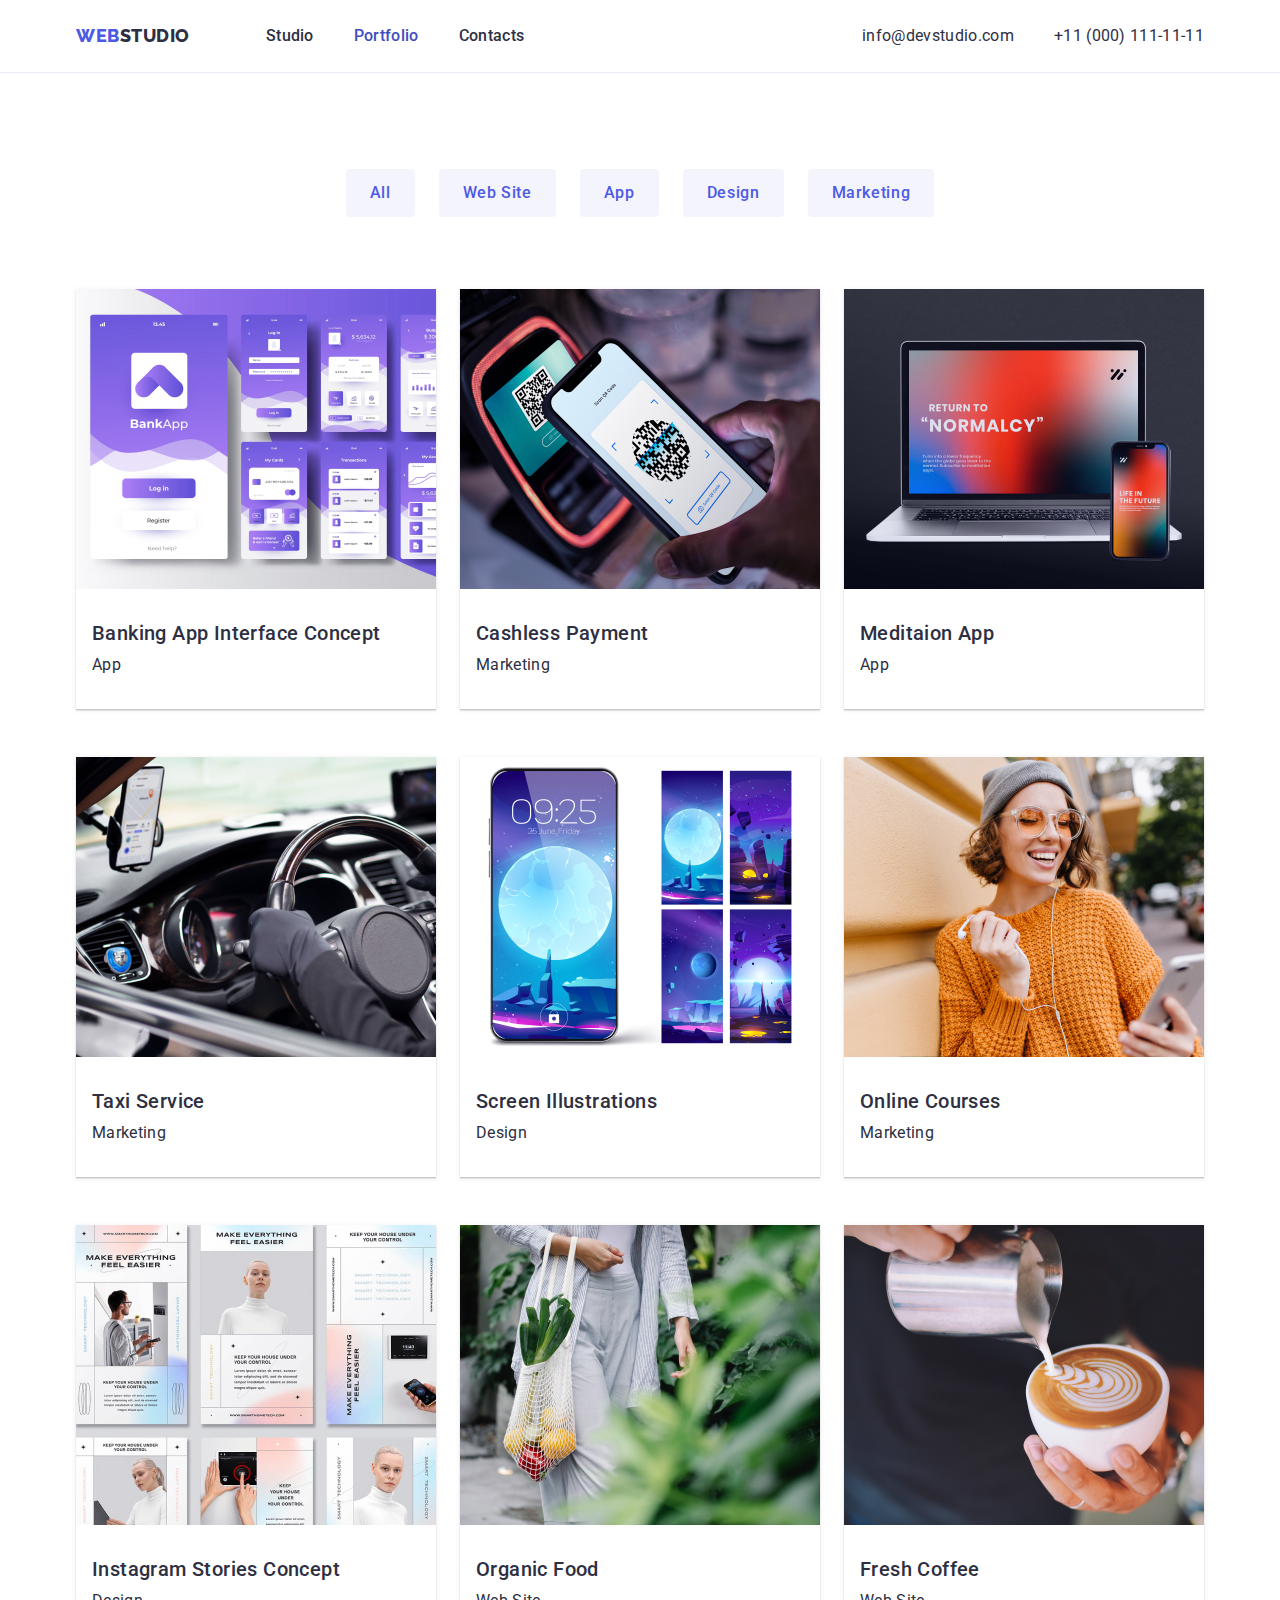
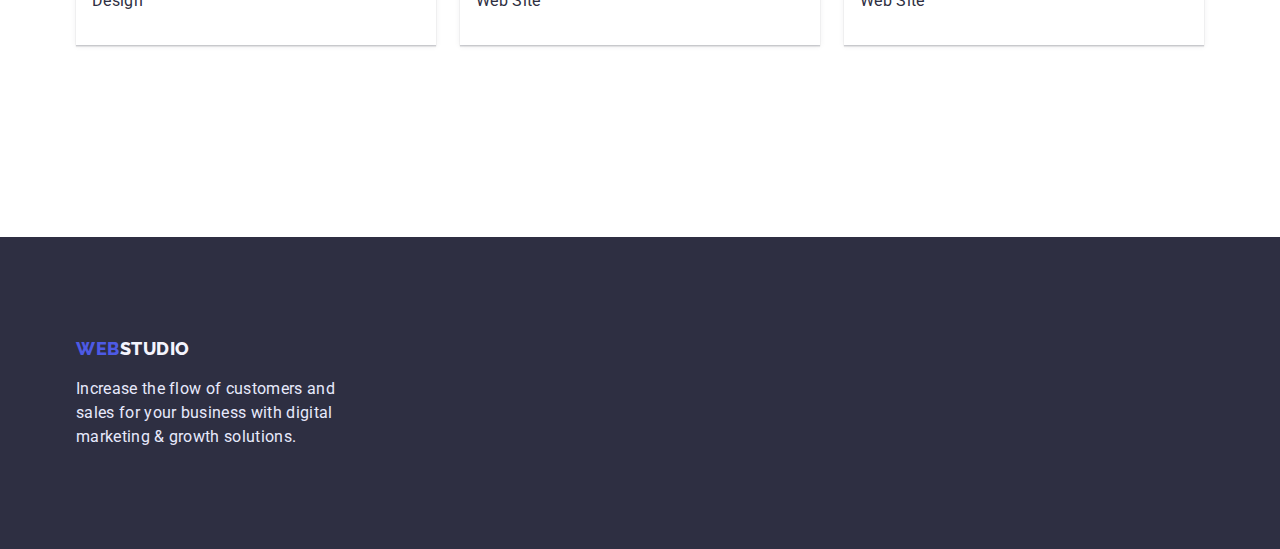
==== commit 837b0159: "portfolio" ====
--- a/portfolio.html
+++ b/portfolio.html
@@ -27,10 +27,10 @@
           </a>
           <ul class="site-nav">
             <li class="item">
-              <a href="" class="link current">Studio</a>
-            </li>
-            <li class="item">
-              <a href="./portfolio.html" class="link">Portfolio</a>
+              <a href="" class="link">Studio</a>
+            </li>
+            <li class="item">
+              <a href="./portfolio.html" class="link current">Portfolio</a>
             </li>
             <li class="item">
               <a href="" class="link">Contacts</a>
